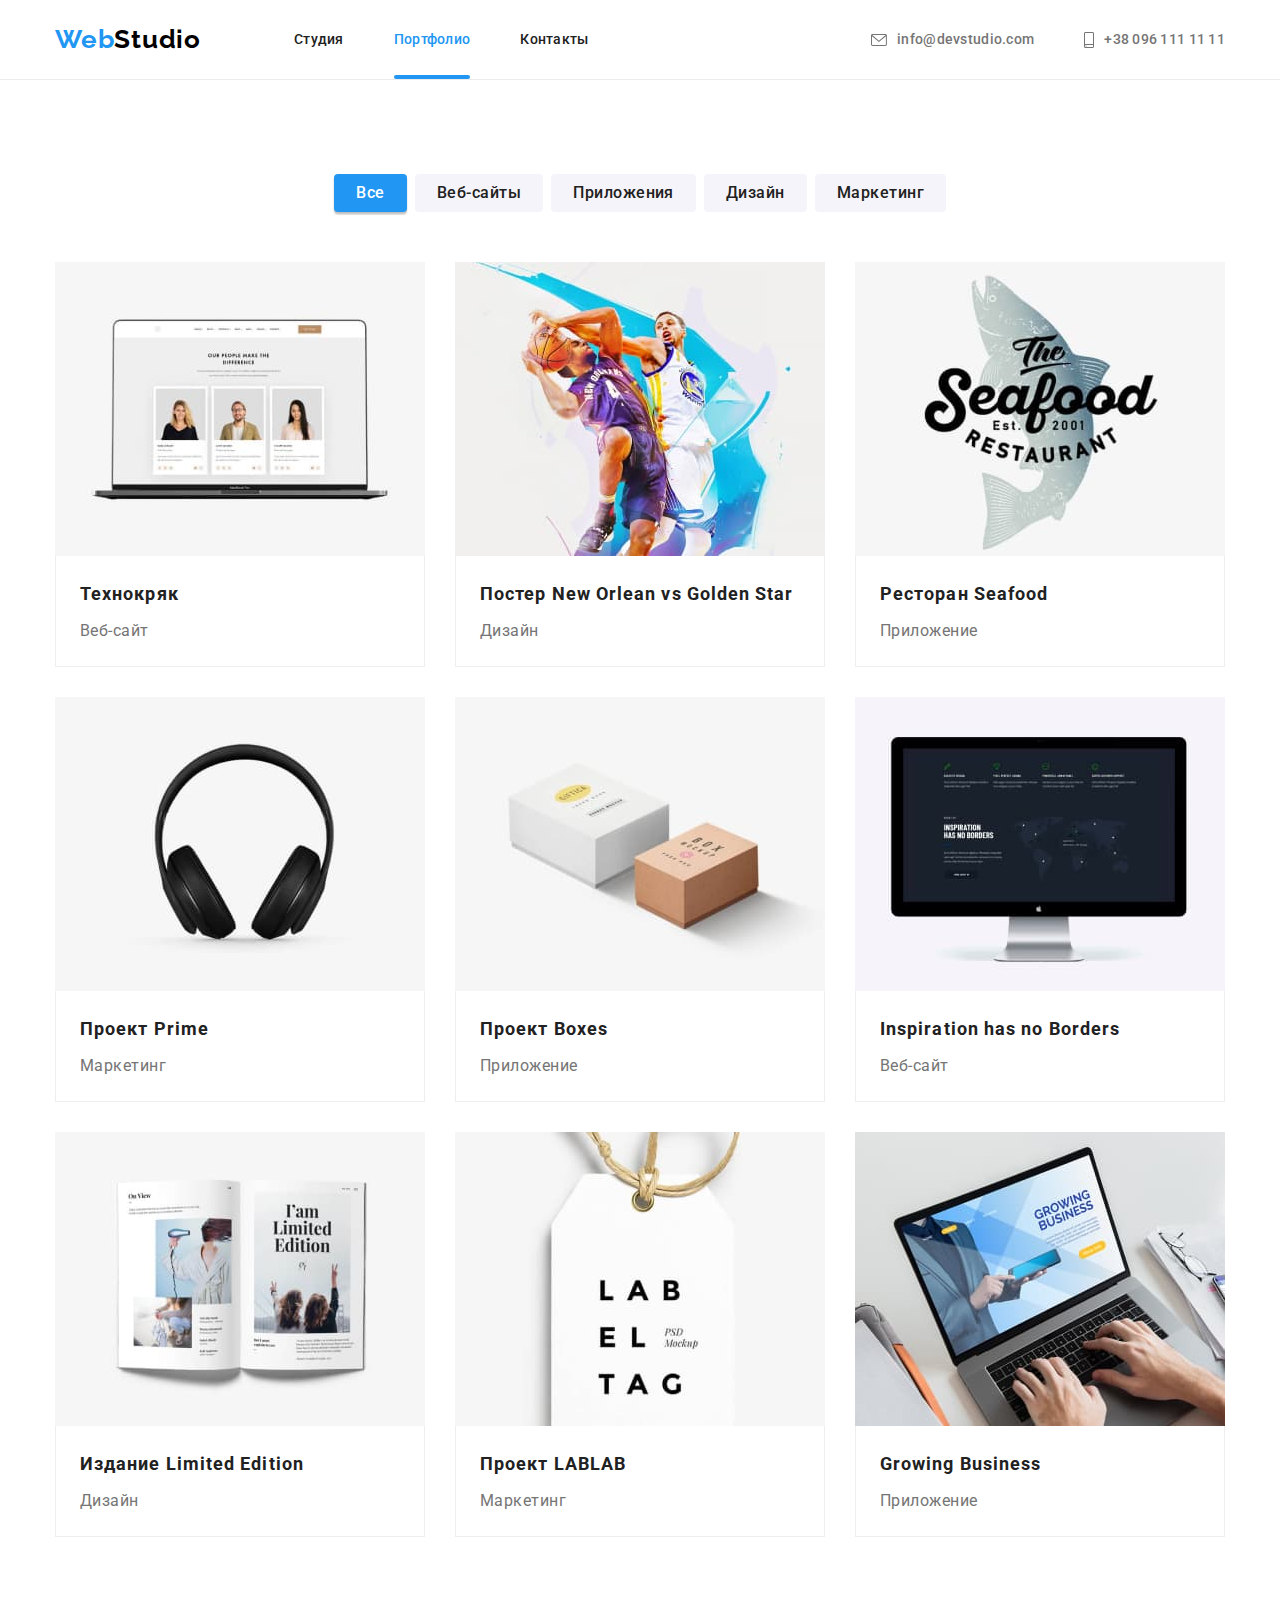
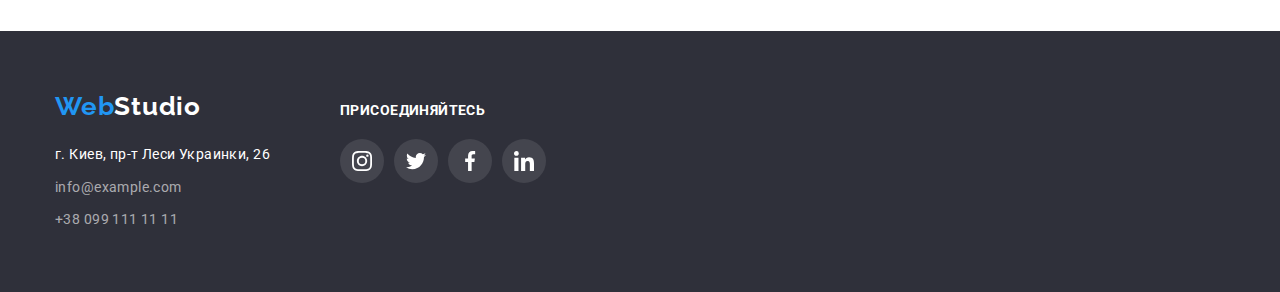
==== portfolio.html @ f8bf84eb "Initial commit" ====
<!DOCTYPE html>
<html lang="ru">
  <head>
    <meta charset="UTF-8" />
    <meta http-equiv="X-UA-Compatible" content="IE=edge" />
    <meta name="viewport" content="width=device-width, initial-scale=1.0" />
    <title>Document</title>
    <!--Шрифты-->
    <link rel="preconnect" href="https://fonts.googleapis.com" />
    <link rel="preconnect" href="https://fonts.gstatic.com" crossorigin />
    <link
      href="https://fonts.googleapis.com/css2?family=Raleway:wght@700&family=Roboto:wght@400;500;700;900&display=swap"
      rel="stylesheet"
    />
    <link
      rel="stylesheet"
      href="https://cdnjs.cloudflare.com/ajax/libs/modern-normalize/1.1.0/modern-normalize.min.css"
    />
    <link rel="stylesheet" href="./css/styles.css" />
  </head>
  <body>
    <header class="header">
      <nav class="container header-nav">
        <a class="link logo" href="./index.html" lang="en"
          ><span class="logo-part">Web</span>Studio
        </a>
        <ul class="list menu">
          <li class="menu-item">
            <a class="link menu-link" href="./index.html">Студия</a>
          </li>
          <li class="menu-item">
            <a class="link menu-link current" href="./portfolio.html"
              >Портфолио</a
            >
          </li>
          <li class="menu-item">
            <a class="link menu-link" href="#">Контакты</a>
          </li>
        </ul>
        <ul class="list contacts">
          <li class="contacts-list">
            <a
              class="link contacts-list-link mail"
              href="mailto:info@devstudio.com"
              title="Отправить письмо"
            >
              <svg class="contacts-icon mail-icon" width="16" height="12">
                <use href="./images/svg/icons.svg#envelope"></use>
              </svg>
              info@devstudio.com</a
            >
          </li>
          <li class="contacts-list">
            <a
              class="link contacts-list-link tel"
              href="tel:0961111111"
              title="Набрать номер"
            >
              <svg class="contacts-icon phone-icon" width="10" height="16">
                <use href="./images/svg/icons.svg#smartphone"></use>
              </svg>
              +38 096 111 11 11</a
            >
          </li>
        </ul>
      </nav>
    </header>
    <main>
      <section class="section">
        <div class="buttons container">
          <!--BUTTONS-->
          <h2 class="buttons-title" hidden>Buttons</h2>
          <ul class="list button-list">
            <li class="button-item">
              <button class="button-pic current" type="button">Все</button>
            </li>
            <li class="button-item">
              <button class="button-pic" type="button">Веб-сайты</button>
            </li>
            <li class="button-item">
              <button class="button-pic" type="button">Приложения</button>
            </li>
            <li class="button-item">
              <button class="button-pic" type="button">Дизайн</button>
            </li>
            <li class="button-item">
              <button class="button-pic" type="button">Маркетинг</button>
            </li>
          </ul>
          <!--examples-->
          <ul class="list">
            <li>
              <h2 class="examples-title" hidden>Examples</h2>
            </li>
            <li>
              <ul class="list examples-list">
                <li class="examples-list-item">
                  <a class="link examples-link" href="#">
                    <div class="examples-two-layer">
                      <img
                        class="examples-list-img"
                        src="./images/exsamples/Technockrack.jpg"
                        alt="Разработка сайта"
                        width="370"
                        height="294"
                      />
                      <p class="exemples-second-layer-text">
                        Ресурс предлагает комплексные предложения с разным
                        уровнем функционала и сервисов. Все это позволит
                        посетителю получить исчерпывающие сведения о компании
                        или частном лице.
                      </p>
                    </div>
                    <div class="examples-box">
                      <h3 class="examples-list-name subtitle">Технокряк</h3>
                      <p class="examples-list-position">Веб-сайт</p>
                    </div>
                  </a>
                </li>
                <li class="examples-list-item">
                  <a class="link examples-link" href="#">
                    <div class="examples-two-layer">
                      <img
                        class="examples-list-img"
                        src="./images/exsamples/poster.jpg"
                        alt="Игроки в баскетбол"
                        width="370"
                        height="294"
                      />
                      <p class="exemples-second-layer-text">
                        Ресурс предлагает комплексные предложения с разным
                        уровнем функционала и сервисов. Все это позволит
                        посетителю получить исчерпывающие сведения о компании
                        или частном лице.
                      </p>
                    </div>
                    <div class="examples-box">
                      <h3 class="examples-list-name subtitle">
                        Постер <span lang="en">New Orlean vs Golden Star</span>
                      </h3>
                      <p class="examples-list-position">Дизайн</p>
                    </div>
                  </a>
                </li>
                <li class="examples-list-item">
                  <a class="link examples-link" href="#">
                    <div class="examples-two-layer">
                      <img
                        class="examples-list-img"
                        src="./images/exsamples/restaurant.jpg"
                        alt="Основан в 2001 году"
                        width="370"
                        height="294"
                      />
                      <p class="exemples-second-layer-text">
                        Ресурс предлагает комплексные предложения с разным
                        уровнем функционала и сервисов. Все это позволит
                        посетителю получить исчерпывающие сведения о компании
                        или частном лице.
                      </p>
                    </div>
                    <div class="examples-box">
                      <h3 class="examples-list-name subtitle">
                        Ресторан <span lang="en">Seafood</span>
                      </h3>
                      <p class="examples-list-position">Приложение</p>
                    </div>
                  </a>
                </li>
                <li class="examples-list-item">
                  <a class="link examples-link" href="#">
                    <div class="examples-two-layer">
                      <img
                        class="examples-list-img"
                        src="./images/exsamples/prime.jpg"
                        alt="Наушники"
                        width="370"
                        height="294"
                      />
                      <p class="exemples-second-layer-text">
                        Ресурс предлагает комплексные предложения с разным
                        уровнем функционала и сервисов. Все это позволит
                        посетителю получить исчерпывающие сведения о компании
                        или частном лице.
                      </p>
                    </div>
                    <div class="examples-box">
                      <h3 class="examples-list-name subtitle">
                        Проект <span lang="en">Prime</span>
                      </h3>
                      <p class="examples-list-position">Маркетинг</p>
                    </div>
                  </a>
                </li>
                <li class="examples-list-item">
                  <a class="link examples-link" href="#">
                    <div class="examples-two-layer">
                      <img
                        class="examples-list-img"
                        src="./images/exsamples/boxes.jpg"
                        alt="Коробки"
                        width="370"
                        height="294"
                      />
                      <p class="exemples-second-layer-text">
                        Ресурс предлагает комплексные предложения с разным
                        уровнем функционала и сервисов. Все это позволит
                        посетителю получить исчерпывающие сведения о компании
                        или частном лице.
                      </p>
                    </div>
                    <div class="examples-box">
                      <h3 class="examples-list-name subtitle">
                        Проект <span lang="en">Boxes</span>
                      </h3>
                      <p class="examples-list-position">Приложение</p>
                    </div>
                  </a>
                </li>
                <li class="examples-list-item">
                  <a class="link examples-link" href="#">
                    <div class="examples-two-layer">
                      <img
                        class="examples-list-img"
                        src="./images/exsamples/inspiration.jpg"
                        alt="Монитор"
                        width="370"
                        height="294"
                      />
                      <p class="exemples-second-layer-text">
                        Ресурс предлагает комплексные предложения с разным
                        уровнем функционала и сервисов. Все это позволит
                        посетителю получить исчерпывающие сведения о компании
                        или частном лице.
                      </p>
                    </div>
                    <div class="examples-box">
                      <h3 class="examples-list-name subtitle" lang="en">
                        Inspiration has no Borders
                      </h3>
                      <p class="examples-list-position">Веб-сайт</p>
                    </div>
                  </a>
                </li>
                <li class="examples-list-item">
                  <a class="link examples-link" href="#">
                    <div class="examples-two-layer">
                      <img
                        class="examples-list-img"
                        src="./images/exsamples/limited_edition.jpg"
                        alt="Редкая книга"
                        width="370"
                        height="294"
                      />
                      <p class="exemples-second-layer-text">
                        Ресурс предлагает комплексные предложения с разным
                        уровнем функционала и сервисов. Все это позволит
                        посетителю получить исчерпывающие сведения о компании
                        или частном лице.
                      </p>
                    </div>
                    <div class="examples-box">
                      <h3 class="examples-list-name subtitle">
                        Издание <span lang="en">Limited Edition</span>
                      </h3>
                      <p class="examples-list-position">Дизайн</p>
                    </div>
                  </a>
                </li>
                <li class="examples-list-item">
                  <a class="link examples-link" href="#">
                    <div class="examples-two-layer">
                      <img
                        class="examples-list-img"
                        src="./images/exsamples/lab.jpg"
                        alt="Бирка LAB EL TAB"
                        width="370"
                        height="294"
                      />
                      <p class="exemples-second-layer-text">
                        Ресурс предлагает комплексные предложения с разным
                        уровнем функционала и сервисов. Все это позволит
                        посетителю получить исчерпывающие сведения о компании
                        или частном лице.
                      </p>
                    </div>
                    <div class="examples-box">
                      <h3 class="examples-list-name subtitle">
                        Проект <span lang="en">LAB</span>LAB
                      </h3>
                      <p class="examples-list-position">Маркетинг</p>
                    </div>
                  </a>
                </li>
                <li class="examples-list-item">
                  <a class="link examples-link" href="#">
                    <div class="examples-two-layer">
                      <img
                        class="examples-list-img"
                        src="./images/exsamples/growing_business.jpg"
                        alt="Работа за ноутбуком"
                        width="370"
                        height="294"
                      />
                      <p class="exemples-second-layer-text">
                        Ресурс предлагает комплексные предложения с разным
                        уровнем функционала и сервисов. Все это позволит
                        посетителю получить исчерпывающие сведения о компании
                        или частном лице.
                      </p>
                    </div>
                    <div class="examples-box">
                      <h3 class="examples-list-name subtitle" lang="en">
                        Growing Business
                      </h3>
                      <p class="examples-list-position">Приложение</p>
                    </div>
                  </a>
                </li>
              </ul>
            </li>
          </ul>
        </div>
      </section>
    </main>
    <!--FOOTER-->
    <footer class="footer">
      <div class="container footer-flex">
        <div class="footer-box footer-contacts">
          <a
            class="link logo"
            href="./index.html"
            title="Перейти на главную страницу"
            lang="en"
          >
            <span class="logo-part">Web</span>Studio</a
          >
          <address class="address">
            <ul class="list">
              <li class="address-list">
                <a
                  class="link contacts-list-link contacts-footer footer-address"
                  href="https://goo.gl/maps/PbqtYwgtNbgsAqmw5"
                  target="_blank"
                  rel="noopener noreferrer"
                  title="Посмотрерь расположение на карте"
                >
                  г. Киев, пр-т Леси Украинки, 26</a
                >
              </li>
              <li class="address-list">
                <a
                  class="link contacts-list-link contacts-footer footer-link"
                  href="mailto:info@example.com"
                  title="Отправить письмо"
                >
                  info@example.com</a
                >
              </li>
              <li class="address-list">
                <a
                  class="link contacts-list-link contacts-footer footer-link"
                  href="tel:0991111111"
                  title="Набрать номер"
                  >+38 099 111 11 11
                </a>
              </li>
            </ul>
          </address>
        </div>
        <div class="footer-box footer-icon-box">
          <h3 class="benefits-head footer-title">ПРИСОЕДИНЯЙТЕСЬ</h3>
          <ul class="list list-icon">
            <li class="social-link-icon">
              <a
                class="link social-link"
                href="https://www.instagram.com/"
                target="_blank"
                rel="noopener noreferrer"
                title="Перейти на страничку Instagram"
              >
                <svg class="social-icon" width="20" height="20">
                  <use href="./images/svg/icons.svg#instagram"></use>
                </svg>
              </a>
            </li>
            <li class="social-link-icon">
              <a
                class="link social-link"
                href="https://twitter.com/"
                target="_blank"
                rel="noopener noreferrer"
                title="Перейти на страничку Twitter"
              >
                <svg class="social-icon" width="20" height="20">
                  <use href="./images/svg/icons.svg#twitter"></use>
                </svg>
              </a>
            </li>
            <li class="social-link-icon">
              <a
                class="link social-link"
                href="https://www.facebook.com/"
                target="_blank"
                rel="noopener noreferrer"
                title="Перейти на страничку Facebook"
              >
                <svg class="social-icon" width="20" height="20">
                  <use href="./images/svg/icons.svg#facebook"></use>
                </svg>
              </a>
            </li>
            <li class="social-link-icon">
              <a
                class="link social-link"
                href="https://www.linkedin.com/"
                target="_blank"
                rel="noopener noreferrer"
                title="Перейти на страничку Linkedin"
              >
                <svg class="social-icon" width="20" height="20">
                  <use href="./images/svg/icons.svg#linkedin"></use>
                </svg>
              </a>
            </li>
          </ul>
        </div>
      </div>
    </footer>
  </body>
</html>
---- css/styles.css ----
/*#region --- root ----*/
:root {
  --main-font: "Roboto", sans-serif;
  --secondary-font: "Raleway", sans-serif;

  --main-text-color-theme-dark: #ffffff;
  --main-text-color-theme-light: #212121;
  --secondary-text-color-theme-light: #757575;
  --accent-color: #2196f3;
  --btn-background-color: #188ce8;
  --accent-background-color-dark: #2f303a;
  --accent-background-color-grey: #f5f4fa;
  --color-line-header: #ececec;
  --color-line-box: #eeeeee;
  --icon-color: #afb1b8;
  --background-icon-color-dark: #ffffff1a;
  --accent-second-color: #2196f3e6;
  --modal-background-color: #00000033;
  --modal-border-btn-color: #0000001a;
  --black: #000000;
  --background-dark-transparant: #2f303acc;

  --space-between-clients: 30px;
  --amount-of-clients: 6;
  --space-between-exemples: 30px;
  --ammount-of-exemples-on-line: 3;

  --timing-function: cubic-bezier(0.4, 0, 0.2, 1);
}
/*#endregion --- root ----*/

/*#region --- Global settings ----*/
body {
  font-family: var(--main-font);
  color: var(--secondary-text-color-theme-light);
}
.container {
  width: 1200px;
  padding-left: 15px;
  padding-right: 15px;
  margin-left: auto;
  margin-right: auto;
}
.section {
  padding-top: 94px;
  padding-bottom: 94px;
}
.centered {
  text-align: center;
}
.list {
  padding: 0;
  margin: 0;
  list-style: none;
}
.link {
  text-decoration: none;
  color: inherit;
}
.subtitle {
  color: var(--main-text-color-theme-light);
}

.visually-hidden {
  position: absolute;
  width: 1px;
  height: 1px;
  margin: -1px;
  border: 0;
  padding: 0;
  white-space: nowrap;
  clip-path: inset(100%);
  clip: rect(0 0 0 0);
  overflow: hidden;
}

/*#endregion --- /Global settings ----*/

/*#region --- HEADER ----*/
.logo {
  padding: 24px 0px;
  font-family: var(--secondary-font);
  font-weight: 700;
  font-size: 26px;
  line-height: 1.2;
  letter-spacing: 0.03em;

  color: #000000;
}

span.logo-part {
  color: var(--accent-color);
}

header .logo {
  margin-right: 93px;
}

.header {
  border-bottom: 1px solid var(--color-line-header);
}

.header-nav {
  display: flex;
  align-items: center;
}

.list.menu {
  display: flex;
}

.menu .menu-item + .menu-item {
  margin-left: 50px;
}

.menu-link {
  /* display: block; */
  padding-top: 32px;
  padding-bottom: 32px;

  color: var(--main-text-color-theme-light);

  font-weight: 500;
  font-size: 14px;
  line-height: 1.14;
  letter-spacing: 0.02em;

  transition: color 250ms var(--timing-function);
}

.menu-link.current {
  color: var(--accent-color);
  position: relative;
}

.menu-link.current::after {
  content: "";
  position: absolute;
  left: 0;
  bottom: 0;
  display: inline-block;
  width: 100%;
  height: 4px;
  border-radius: 2px;
  /* bottom: 1px; */

  background-color: var(--accent-color);
}

.list.contacts {
  display: flex;
  margin-left: auto;
}

li.contacts-list + .contacts-list {
  margin-left: 50px;
}

.contacts-list-link {
  display: inline-flex;
  align-items: center;
  font-weight: 500;
  font-size: 14px;
  line-height: 1.14;
  letter-spacing: 0.02em;
  width: inherit;
  height: inherit;

  color: var(--secondary-text-color-theme-light);

  transition: color 250ms var(--timing-function);
}
.header-nav .contacts-list-link {
  display: flex;
}
.header-nav .contacts-icon {
  margin-right: 10px;
  fill: currentColor;
}

.menu-link:hover,
.menu-link:focus,
.contacts-list-link:hover,
.contacts-list-link:focus {
  color: var(--accent-color);
}

/*#endregion --- /HEADER ----*/

/*#region --- HERO ----*/
.hero {
  background: #c4c4c4;
  width: 1600px;
  height: 600px;
  margin-left: auto;
  margin-right: auto;
}

.overlay {
  max-width: 1600px;
  height: 600px;
  background-image: linear-gradient(
      to right,
      rgba(47, 48, 58, 0.4),
      rgba(47, 48, 58, 0.4)
    ),
    url(../images/header/header_main_picture.jpg);
  background-size: cover;
  background-position: center;
  background-color: var(--accent-background-color-dark);

  margin-left: auto;
  margin-right: auto;
  padding-top: 200px;
  padding-bottom: 200px;
  text-align: center;
}

.hero-title {
  margin-left: auto;
  margin-right: auto;
  max-width: 696px;
  margin-top: 0;
  margin-bottom: 30px;

  font-weight: 900;
  font-size: 44px;
  line-height: 1.36;
  letter-spacing: 0.06em;
  text-transform: uppercase;
  text-align: center;
  color: var(--main-text-color-theme-dark);
}

.modal-btn {
  width: 200px;

  height: 50px;
  border-radius: 4px;
  padding: 10px 25px;

  font-weight: 700;
  font-size: 16px;
  line-height: 1.88;
  display: inline-block;
  text-align: center;
  letter-spacing: 0.06em;
  color: var(--main-text-color-theme-dark);
  background: var(--accent-color);
  box-shadow: 0px 4px 4px rgba(0, 0, 0, 0.15);
  cursor: pointer;
  transition: background-color 250ms var(--timing-function);

  /* align-items: center; */
}

.modal-btn:hover,
.modal-btn:focus {
  background-color: var(--btn-background-color);
}

/*#endregion --- /HERO ----*/

/*#region --- MODAL WINDOW  ----*/
.backdrop {
  position: fixed;
  top: 0;
  left: 0;
  z-index: 10;
  width: 100%;
  height: 100%;
  /* opacity: 1;
  visibility: visible; */
  background-color: var(--modal-background-color);
  transition: opacity 250ms var(--timing-function),
    visibility 250ms var(--timing-function);
}

.backdrop.is-hidden {
  opacity: 0;
  pointer-events: none;
  visibility: hidden;
}

.modal {
  position: absolute;
  top: 50%;
  left: 50%;
  transform: translate(-50%, -50%) scale(1);

  min-width: 528px;
  min-height: 581px;
  border-radius: 4px;

  background-color: var(--main-text-color-theme-dark);

  transition: transform 250ms var(--timing-function);
}
.backdrop.is-hidden .modal {
  transform: translate(-50%, -50%) scale(0.8);
}

.modal-btn-closed {
  position: absolute;
  top: 8px;
  right: 8px;
  display: flex;
  align-items: center;

  display: flex;
  align-items: center;
  justify-content: center;
  width: 30px;
  height: 30px;
  border-radius: 50%;
  padding: 0;

  background-color: inherit;
  border: 1px solid var(--modal-border-btn-color);
  color: var(--black);
  cursor: pointer;

  transition: color 250ms var(--timing-function);
}

.btn-closed-icon {
  fill: currentColor;
}

.modal-btn-closed:hover,
.modal-btn-closed:focus {
  color: var(--accent-color);
}
/*#endregion --- /MODAL WINDOW  ----*/

/*#region --- BENEFITS  ----*/
.benefits-list {
  display: flex;
  justify-content: space-between;
}

.benefits-list-detail {
  width: calc((100% - 90px) / 4);
}

.benefits-list-detail:not(:last-child) {
  margin-right: 30px;
}
.benefits-box {
  display: flex;
  height: 120px;
  margin-bottom: 30px;
  border-radius: 4px;
  align-items: center;
  justify-content: center;
  background-color: var(--accent-background-color-grey);
}

.benefits-head {
  margin-top: 0;
  margin-bottom: 10px;

  font-weight: 700;
  font-size: 14px;
  line-height: 1.14;
  letter-spacing: 0.03em;
  text-transform: uppercase;
}

.benefits-text {
  margin-top: 0;
  margin-bottom: 0;

  font-size: 14px;
  line-height: 1.71;
  letter-spacing: 0.03em;
}
/*#endregion --- /BENEFITS  ----*/

/*#region --- ABOUT ----*/
.section.about {
  padding-top: 0;
}

.subject {
  margin-top: 0;
  margin-bottom: 50px;

  font-weight: 700;
  font-size: 36px;
  line-height: 1.17;
  letter-spacing: 0.03em;
}

.about-gallery {
  display: flex;
}

.about-gallery-item {
  position: relative;
  width: calc((100% - 60px) / 3);
}

.about-gallery-item:not(:last-child) {
  margin-right: 30px;
}

.about-gallery-img {
  display: block;
}

.about-gallery-text {
  position: absolute;
  bottom: 0;
  left: 0;
  width: 100%;

  display: block;
  padding: 27px 40px;
  margin: 0;
  background-color: var(--background-dark-transparant);

  font-weight: 700;
  font-size: 14px;
  line-height: 1.14;
  text-align: center;
  letter-spacing: 0.03em;
  text-transform: uppercase;

  color: var(--main-text-color-theme-dark);
}
/*#endregion --- /ABOUT  ----*/

/*#region --- EMPLOYEES ----*/
.employees {
  background-color: var(--accent-background-color-grey);
}

.employees-list {
  display: flex;
}

.employees-list-item {
  width: calc((100% - 90px) / 4);
  padding-bottom: 30px;
  background-color: var(--main-text-color-theme-dark);
  box-shadow: 0px 1px 3px rgba(0, 0, 0, 0.12), 0px 1px 1px rgba(0, 0, 0, 0.14),
    0px 2px 1px rgba(0, 0, 0, 0.2);
  border-radius: 0px 0px 4px 4px;
}

.employees-list-item:not(:last-child) {
  margin-right: 30px;
}

.employees-list-img {
  margin-bottom: 30px;
}

.employees-list-name {
  margin-top: 0;
  margin-bottom: 10px;

  font-weight: 500;
  font-size: 16px;
  line-height: 1.19;
  letter-spacing: 0.03em;
}

.employess-list-position {
  margin-top: 0;
  margin-bottom: 16px;

  font-size: 16px;
  line-height: 1.19;
  letter-spacing: 0.03em;
}
.list-icon {
  display: flex;
  width: 206px;
  height: 44px;
  margin-left: auto;
  margin-right: auto;
  color: var(--icon-color);
  justify-content: space-between;
}

.social-link-icon {
  width: 44px;
  height: 44px;
}

.social-link {
  display: flex;
  width: 100%;
  height: 100%;
  border-radius: 50%;
  align-items: center;
  transition: color 250ms var(--timing-function),
    background-color 250ms var(--timing-function);
}

.social-icon {
  fill: currentColor;
  margin-left: auto;
  margin-right: auto;
}

.social-link:hover,
.social-link:focus {
  color: var(--main-text-color-theme-dark);
  background-color: var(--accent-color);
}

/*#endregion --- /EMPLOYEES  ----*/

/*#region --- CLIENTS  ----*/
.clients-list {
  display: flex;
}

.clients-box {
  flex-basis: calc(
    (100% - ((var(--amount-of-clients) - 1) * var(--space-between-clients))) /
      var(--amount-of-clients)
  );
}
.clients-box:not(:last-child) {
  margin-right: var(--space-between-clients);
}
.clients-link {
  display: flex;
  /* width: 170px; */
  /* flex-basis: calc((100% - 150px) / 6); */
  height: 92px;
  border: 1px solid var(--icon-color);
  border-radius: 4px;
  align-items: center;
  color: var(--icon-color);

  transition: color 250ms var(--timing-function),
    border-color 250ms var(--timing-function);
}
.clients-icon {
  width: 106px;
  height: 60px;
  margin-left: auto;
  margin-right: auto;
  fill: currentColor;
}
.clients-link:hover,
.clients-link:focus {
  color: var(--accent-color);
  border-color: var(--accent-color);
}
/*#endregion --- /CLIENTS  ----*/

/*#region --- FOOTER ----*/
.footer {
  padding-top: 60px;
  padding-bottom: 60px;
  background-color: var(--accent-background-color-dark);
}
.footer-flex {
  display: flex;
  align-items: baseline;
}
.footer-box:first-child {
  margin-right: 70px;
}
footer .logo {
  margin-bottom: 20px;
}

.address {
  font-style: inherit;
}

.contacts-footer {
  font-weight: 400;
  font-size: 14px;
  line-height: 1.71;
  letter-spacing: 0.03em;
}

footer .logo,
.footer-address,
.footer-address:hover,
.footer-address:focus {
  color: var(--main-text-color-theme-dark);
}

.address {
  margin-top: 20px;
}

.footer-address {
  cursor: pointer;
}

.address-list:not(:first-child) {
  margin-top: 9px;
}

.footer-link {
  color: rgba(255, 255, 255, 0.6);
}
.footer-title {
  margin-bottom: 20px;
  color: var(--main-text-color-theme-dark);
}
.footer-box > .list-icon {
  color: var(--main-text-color-theme-dark);
}
footer .social-link {
  background-color: var(--background-icon-color-dark);
}

/*#endregion --- /FOOTER  ----*/

/* +++++++++++++++++++++++++++
PAGE 2. PAGE 2. ---------------PORTFOLIO----------------- PAGE 2. PAGE 2
++++++++++++++++++++++++++++++*/

/*#region ---  BUTTONS ----*/
.button-list {
  display: flex;
  justify-content: center;
  margin-bottom: 50px;
}

.button-item + .button-item {
  margin-left: 8px;
}

.button-pic {
  min-width: 73px;
  height: 38px;
  border-radius: 4px;
  border: none;
  padding: 6px 22px;

  color: var(--main-text-color-theme-light);
  background-color: var(--accent-background-color-grey);

  font-weight: 500;
  font-size: 16px;
  line-height: 1.63;
  text-align: center;
  letter-spacing: 0.03em;

  cursor: pointer;

  transition: color 250ms var(--timing-function),
    background-color 250ms var(--timing-function),
    box-shadow 250ms var(--timing-function);
}

.button-pic:hover,
.button-pic:focus,
.button-pic.current {
  background-color: var(--accent-color);
  color: var(--main-text-color-theme-dark);
  box-shadow: 0px 3px 1px rgba(0, 0, 0, 0.1), 0px 1px 2px rgba(0, 0, 0, 0.08),
    0px 2px 2px rgba(0, 0, 0, 0.12);
}
/*#endregion --- /BUTTONS  ----*/

/*#region ---  examples ----*/
.examples-list {
  display: flex;
  flex-wrap: wrap;
}

.examples-list-item {
  flex-basis: calc(
    (
        100% -
          (
            (var(--ammount-of-exemples-on-line) - 1) *
              var(--space-between-exemples)
          )
      ) / var(--ammount-of-exemples-on-line)
  );
  position: relative;
}

.examples-list-item:not(:nth-child(3n)) {
  margin-right: var(--space-between-exemples);
}

.examples-list-item:not(:nth-last-child(-n + 3)) {
  margin-bottom: var(--space-between-exemples);
}

.examples-link {
  display: block;
  transition: box-shadow 250ms var(--timing-function);
}

.examples-link:hover,
.examples-link:focus {
  box-shadow: 0px 1px 1px rgba(0, 0, 0, 0.12), 0px 4px 4px rgba(0, 0, 0, 0.06),
    1px 4px 6px rgba(0, 0, 0, 0.16);
}

.examples-list-img,
.examples-list-position {
  margin-top: 0;
  margin-bottom: 0;
}

.examples-list-img {
  display: block;
}

.examples-two-layer {
  position: relative;
  overflow: hidden;
}

.exemples-second-layer-text {
  content: "";
  position: absolute;
  top: 0;
  left: 0;
  width: 100%;
  height: 100%;

  display: flex;
  align-items: center;
  background-color: var(--accent-second-color);
  opacity: 0;
  margin: 0;
  padding-left: 24px;
  padding-right: 24px;

  font-weight: 400;
  font-size: 18px;
  line-height: 1.55;
  letter-spacing: 0.03em;
  color: var(--main-text-color-theme-dark);

  transform: translateY(100%);
  transition: transform 250ms var(--timing-function),
    opacity 250ms var(--timing-function);
}

.examples-link:hover .exemples-second-layer-text,
.examples-link:focus .exemples-second-layer-text {
  opacity: 1;
  transform: translateY(0);
}

.examples-box {
  padding-top: 20px;
  padding-bottom: 20px;
  padding-left: 24px;
  border-left: 1px solid var(--color-line-box);
  border-bottom: 1px solid var(--color-line-box);
  border-right: 1px solid var(--color-line-box);
}

.examples-list-name {
  font-weight: 700;
  font-size: 18px;
  line-height: 2;
  letter-spacing: 0.06em;
  margin-top: 0;
  margin-bottom: 4px;
}

.examples-list-position {
  font-size: 16px;
  line-height: 1.88;
  letter-spacing: 0.03em;
}
/*#endregion --- /examples  ----*/

/* ^ ^ ^ ^ ^ ^ ^ ^ ^ ^ ^ ^ ^ ^ ^ ^ ^ ^ ^ ^ ^ ^ ^ ^ ^ ^ ^ ^ ^ ^ ^ ^ */

/*#region ---   ----*/

/*#endregion --- /  ----*/
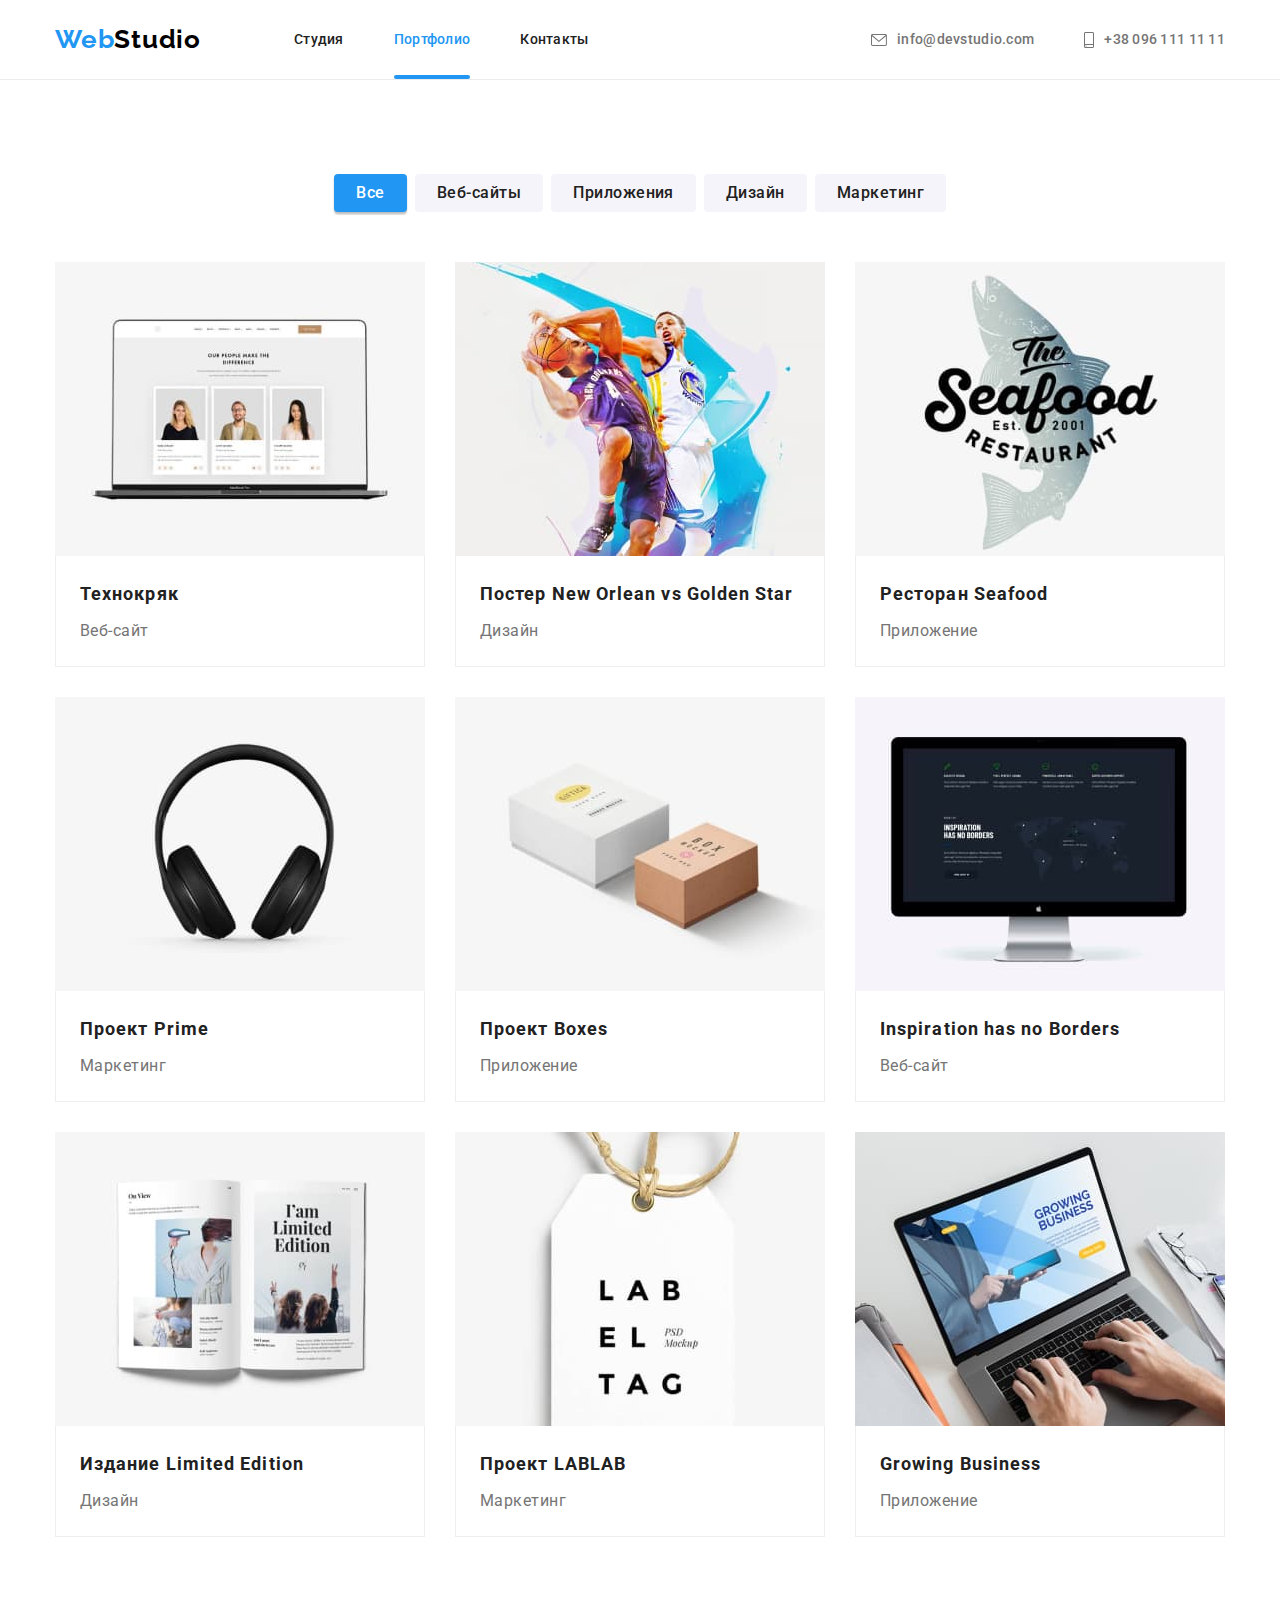
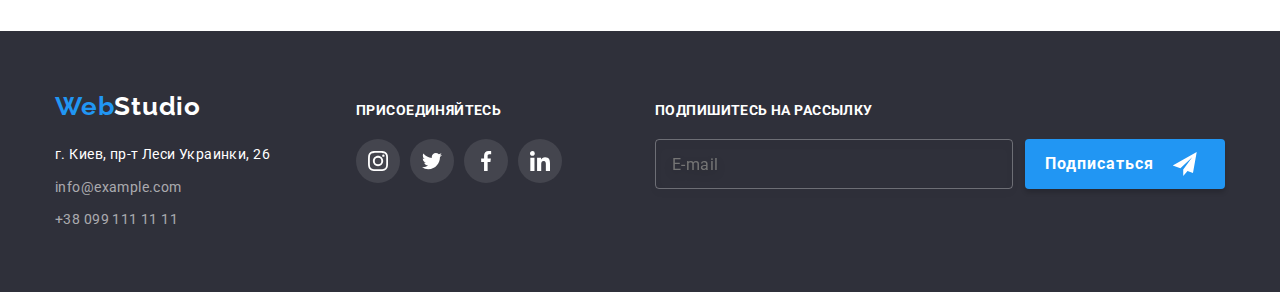
==== commit d27b228a: "new" ====
--- a/portfolio.html
+++ b/portfolio.html
@@ -425,6 +425,26 @@
             </li>
           </ul>
         </div>
+        <div class="footer-box footer-action">
+          <b class="benefits-head footer-title">Подпишитесь на рассылку</b>
+          <form class="footer-box-action" autocomplete="on">
+            <label class="footer-label-email" lang="en">
+              <input
+                class="footer-input-email"
+                type="email"
+                name="mail"
+                placeholder="E-mail"
+              />
+            </label>
+
+            <button class="modal-btn footer-bnt-action" type="submit">
+              Подписаться
+              <svg class="btn-telegram" width="24" height="24">
+                <use href="./images/svg/icons.svg#telegram"></use>
+              </svg>
+            </button>
+          </form>
+        </div>
       </div>
     </footer>
   </body>
--- a/css/styles.css
+++ b/css/styles.css
@@ -19,6 +19,8 @@
   --modal-border-btn-color: #0000001a;
   --black: #000000;
   --background-dark-transparant: #2f303acc;
+  --border-color-grey: #21212133;
+  --color-text-grey: #ffffff99;
 
   --space-between-clients: 30px;
   --amount-of-clients: 6;
@@ -234,15 +236,21 @@
 
 .modal-btn {
   width: 200px;
-
   height: 50px;
+  margin-left: auto;
+  margin-right: auto;
   border-radius: 4px;
-  padding: 10px 25px;
+  padding: 10px 20px;
+  border: none;
+
+  display: flex;
+  align-items: center;
+  justify-content: center;
 
   font-weight: 700;
   font-size: 16px;
   line-height: 1.88;
-  display: inline-block;
+
   text-align: center;
   letter-spacing: 0.06em;
   color: var(--main-text-color-theme-dark);
@@ -288,9 +296,9 @@
   left: 50%;
   transform: translate(-50%, -50%) scale(1);
 
-  min-width: 528px;
-  min-height: 581px;
+  width: 528px;
   border-radius: 4px;
+  padding: 40px;
 
   background-color: var(--main-text-color-theme-dark);
 
@@ -330,6 +338,140 @@
 .modal-btn-closed:hover,
 .modal-btn-closed:focus {
   color: var(--accent-color);
+}
+
+.modal-action {
+  display: block;
+  margin-bottom: 12px;
+  font-weight: 700;
+  font-size: 20px;
+  line-height: 1.15;
+  text-align: center;
+  letter-spacing: 0.03em;
+
+  color: var(--main-text-color-theme-light);
+}
+.form-box {
+  display: flex;
+  flex-direction: column;
+}
+
+.form-label {
+  position: relative;
+  display: flex;
+  flex-direction: column;
+  /* margin-bottom: 20px; */
+  color: var(--main-text-color-theme-light);
+}
+
+.form-label:not(:last-child) {
+  margin-bottom: 10px;
+}
+
+.form-label-span {
+  font-weight: 400;
+  font-size: 12px;
+  line-height: 1.17;
+  letter-spacing: 0.01em;
+
+  color: var(--secondary-text-color-theme-light);
+}
+
+.form-input {
+  display: block;
+  width: 100%;
+  height: 40px;
+  margin-top: 4px;
+  padding-left: 42px;
+  border-radius: 4px;
+  border: 1px solid var(--border-color-grey);
+  outline: transparent;
+
+  transition: border-color 250ms var(--timing-function);
+}
+
+.form-icon {
+  position: absolute;
+  left: 12px;
+  bottom: 11px;
+  fill: currentColor;
+
+  transition: fill 250ms var(--timing-function);
+}
+
+.form-input:focus,
+.form-input:hover {
+  border-color: var(--accent-color);
+  cursor: pointer;
+}
+
+.form-label:focus-within > .form-icon {
+  fill: var(--accent-color);
+}
+
+textarea.form-input {
+  width: 448px;
+  height: 120px;
+  padding: 12px 16px;
+  resize: none;
+}
+
+.label-checkbox {
+  display: flex;
+  align-items: center;
+  justify-content: space-evenly;
+  margin-top: 20px;
+  margin-bottom: 30px;
+}
+
+.input-checkbox:checked + .agreement-box {
+  background-color: var(--accent-color);
+  border: 2px solid var(--accent-color);
+}
+
+.input-checkbox:hover + .agreement-box,
+.input-checkbox:focus + .agreement-box {
+  border: 2px solid var(--accent-color);
+}
+
+.agreement-box {
+  display: inline-block;
+  width: 16px;
+  height: 15px;
+  color: var(--main-text-color-theme-dark);
+  border: 2px solid var(--main-text-color-theme-light);
+  display: flex;
+  align-items: center;
+  justify-content: center;
+  border-radius: 3px;
+  cursor: pointer;
+
+  transition: border-color 250ms var(--timing-function),
+    background-color 250ms var(--timing-function);
+}
+
+.agreement-box-icon {
+  fill: currentColor;
+}
+
+.form-agreement-text {
+  margin: 0;
+  font-weight: 400;
+  font-size: 14px;
+  line-height: 1.71;
+  letter-spacing: 0.03em;
+
+  color: var(--secondary-text-color-theme-light);
+}
+
+.form-agreement-link {
+  text-decoration-line: underline;
+  color: var(--accent-color);
+}
+
+.modal-btm-submit {
+  margin-left: auto;
+  margin-right: auto;
 }
 /*#endregion --- /MODAL WINDOW  ----*/
 
@@ -564,9 +706,14 @@
 .footer-flex {
   display: flex;
   align-items: baseline;
+  /* justify-content: space-between; */
 }
 .footer-box:first-child {
+  width: 231px;
   margin-right: 70px;
+}
+.footer-box:nth-child(2) {
+  margin-right: 93px;
 }
 footer .logo {
   margin-bottom: 20px;
@@ -608,6 +755,7 @@
 .footer-title {
   margin-bottom: 20px;
   color: var(--main-text-color-theme-dark);
+  display: block;
 }
 .footer-box > .list-icon {
   color: var(--main-text-color-theme-dark);
@@ -616,6 +764,53 @@
   background-color: var(--background-icon-color-dark);
 }
 
+.footer-action {
+  flex-grow: 1;
+}
+
+.footer-box-action {
+  display: flex;
+  justify-content: space-between;
+}
+
+.footer-label-email {
+  display: inline-block;
+  flex-grow: 1;
+}
+
+.footer-input-email {
+  width: 100%;
+  height: 50px;
+  padding-top: 15px;
+  padding-bottom: 15px;
+  padding-left: 16px;
+  border: 1px solid rgba(255, 255, 255, 0.3);
+  filter: drop-shadow(0px 4px 4px rgba(0, 0, 0, 0.15));
+  border-radius: 4px;
+  background-color: inherit;
+  outline: transparent;
+  font-weight: 400;
+  font-size: 16px;
+  line-height: 20px;
+  letter-spacing: 0.03em;
+
+  color: var(--color-text-grey);
+
+  transition: border-color 250ms var(--timing-function);
+}
+.footer-input-email:hover,
+.footer-input-email:focus {
+  border-color: var(--main-text-color-theme-dark);
+}
+.footer-bnt-action {
+  margin-left: 12px;
+}
+
+.btn-telegram {
+  width: 200px;
+  margin-left: 10px;
+  fill: currentColor;
+}
 /*#endregion --- /FOOTER  ----*/
 
 /* +++++++++++++++++++++++++++
